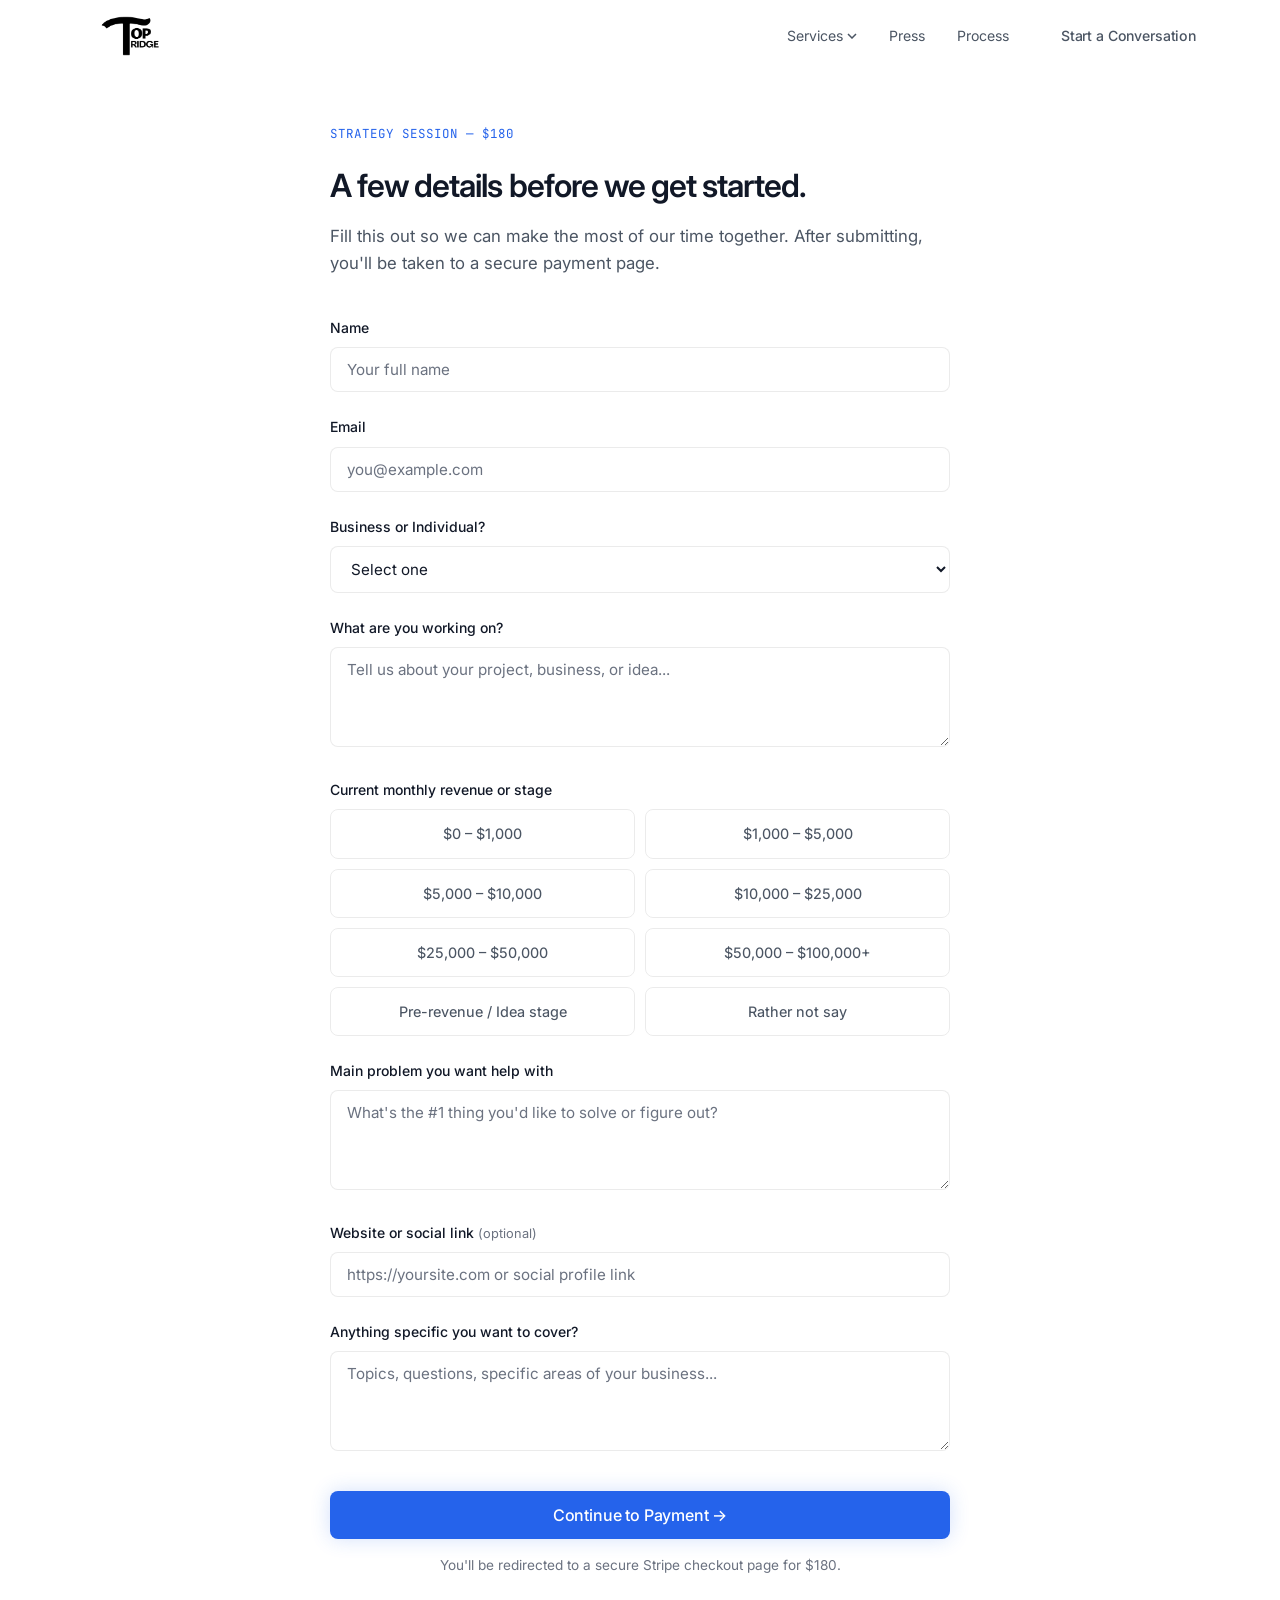
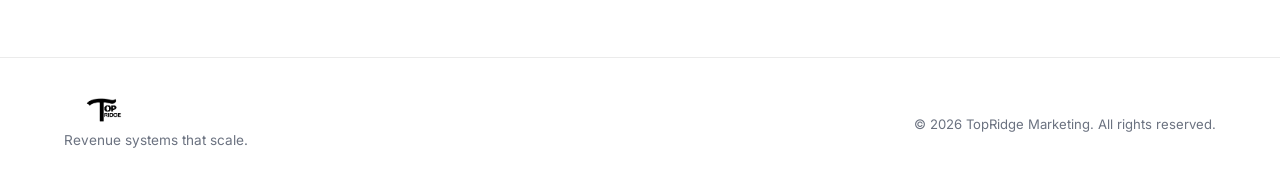
==== book-session/index.html @ 868c0937 "Add book-session intake form + success/calendly page, update pricing CTA link" ====
<!DOCTYPE html>
<html lang="en">
<head>
  <meta charset="UTF-8">
  <meta name="viewport" content="width=device-width, initial-scale=1.0">
  <title>TopRidge — Book a Strategy Session</title>
  <meta name="description" content="Book your strategy session with TopRidge. Fill out a few details so we can make the most of our time together.">
  <link rel="preconnect" href="https://fonts.googleapis.com">
  <link rel="preconnect" href="https://fonts.gstatic.com" crossorigin>
  <link href="https://fonts.googleapis.com/css2?family=Inter:wght@300;400;500;600;700&family=JetBrains+Mono:wght@400;500&display=swap" rel="stylesheet">
  <link rel="stylesheet" href="../styles.css">
  <script src="https://js.stripe.com/v3/"></script>
  <style>
    .book-form-section {
      padding: 120px 0 80px;
      min-height: 100vh;
    }
    .book-form-wrapper {
      max-width: 620px;
      margin: 0 auto;
    }
    .book-form-header {
      margin-bottom: 40px;
    }
    .book-form-header h1 {
      font-size: 2rem;
      font-weight: 600;
      letter-spacing: -0.03em;
      margin-bottom: 12px;
    }
    .book-form-header p {
      color: var(--text-secondary);
      font-size: 1.05rem;
      line-height: 1.6;
    }
    .form-group {
      margin-bottom: 24px;
    }
    .form-group label {
      display: block;
      font-size: 0.875rem;
      font-weight: 500;
      color: var(--text-primary);
      margin-bottom: 8px;
    }
    .form-group label .optional {
      color: var(--text-muted);
      font-weight: 400;
      font-size: 0.8rem;
    }
    .form-group input,
    .form-group textarea,
    .form-group select {
      width: 100%;
      padding: 12px 16px;
      border: 1px solid var(--border);
      border-radius: var(--radius);
      font-family: var(--font-sans);
      font-size: 0.95rem;
      color: var(--text-primary);
      background: var(--bg-primary);
      transition: border-color var(--transition), box-shadow var(--transition);
      outline: none;
    }
    .form-group input:focus,
    .form-group textarea:focus,
    .form-group select:focus {
      border-color: var(--accent);
      box-shadow: 0 0 0 3px var(--accent-dim);
    }
    .form-group textarea {
      resize: vertical;
      min-height: 100px;
    }
    .form-group input::placeholder,
    .form-group textarea::placeholder {
      color: var(--text-muted);
    }

    /* Revenue radio boxes */
    .revenue-options {
      display: grid;
      grid-template-columns: repeat(2, 1fr);
      gap: 10px;
    }
    @media (max-width: 480px) {
      .revenue-options {
        grid-template-columns: 1fr;
      }
    }
    .revenue-option {
      position: relative;
    }
    .revenue-option input[type="radio"] {
      position: absolute;
      opacity: 0;
      width: 0;
      height: 0;
    }
    .revenue-option label {
      display: flex;
      align-items: center;
      justify-content: center;
      padding: 12px 16px;
      border: 1px solid var(--border);
      border-radius: var(--radius);
      font-size: 0.9rem;
      font-weight: 450;
      color: var(--text-secondary);
      cursor: pointer;
      transition: all var(--transition);
      text-align: center;
      margin-bottom: 0;
    }
    .revenue-option input[type="radio"]:checked + label {
      border-color: var(--accent);
      background: var(--accent-dim);
      color: var(--accent);
      font-weight: 500;
      box-shadow: 0 0 0 3px var(--accent-dim);
    }
    .revenue-option label:hover {
      border-color: var(--border-hover);
      background: var(--bg-secondary);
    }

    .form-submit-btn {
      width: 100%;
      margin-top: 8px;
      padding: 14px 28px;
      font-size: 1rem;
    }
    .form-error {
      color: #dc2626;
      font-size: 0.85rem;
      margin-top: 6px;
      display: none;
    }
    .form-group.error input,
    .form-group.error textarea,
    .form-group.error select {
      border-color: #dc2626;
    }
    .form-group.error .form-error {
      display: block;
    }
    .form-price-note {
      text-align: center;
      margin-top: 16px;
      font-size: 0.85rem;
      color: var(--text-muted);
    }
  </style>
</head>
<body>
  <nav class="nav" id="nav">
    <div class="nav-inner container">
      <a href="/" class="nav-logo"><img src="../logo.png" alt="TopRidge" class="logo-img"></a>
      <div class="nav-links" id="navLinks">
        <div class="nav-dropdown">
          <a href="#" class="nav-dropdown-toggle">Services <svg width="10" height="6" viewBox="0 0 10 6" fill="none" stroke="currentColor" stroke-width="1.5"><path d="M1 1l4 4 4-4"/></svg></a>
          <div class="nav-dropdown-menu">
            <a href="/growth">Growth</a>
            <a href="/conversion">Conversion</a>
            <a href="/operations">Operations</a>
            <a href="/consulting">Consulting / Strategy</a>
            <a href="/press">Press</a>
          </div>
        </div>
        <a href="/press">Press</a>
        <a href="/#process">Process</a>
        <a href="/#contact" class="btn btn-sm">Start a Conversation</a>
      </div>
      <button class="nav-toggle" id="navToggle" aria-label="Toggle menu">
        <span></span><span></span>
      </button>
    </div>
  </nav>

  <section class="book-form-section">
    <div class="container">
      <div class="book-form-wrapper">
        <div class="book-form-header">
          <span class="section-tag">Strategy Session — $180</span>
          <h1>A few details before we get started.</h1>
          <p>Fill this out so we can make the most of our time together. After submitting, you'll be taken to a secure payment page.</p>
        </div>

        <form id="bookingForm" novalidate>
          <div class="form-group">
            <label for="name">Name</label>
            <input type="text" id="name" name="name" placeholder="Your full name" required>
            <div class="form-error">Please enter your name.</div>
          </div>

          <div class="form-group">
            <label for="email">Email</label>
            <input type="email" id="email" name="email" placeholder="you@example.com" required>
            <div class="form-error">Please enter a valid email address.</div>
          </div>

          <div class="form-group">
            <label for="type">Business or Individual?</label>
            <select id="type" name="type" required>
              <option value="" disabled selected>Select one</option>
              <option value="business">Business</option>
              <option value="individual">Individual</option>
            </select>
            <div class="form-error">Please select an option.</div>
          </div>

          <div class="form-group">
            <label for="working_on">What are you working on?</label>
            <textarea id="working_on" name="working_on" placeholder="Tell us about your project, business, or idea..." required></textarea>
            <div class="form-error">Please tell us what you're working on.</div>
          </div>

          <div class="form-group">
            <label>Current monthly revenue or stage</label>
            <div class="revenue-options">
              <div class="revenue-option">
                <input type="radio" id="rev1" name="revenue" value="$0 - $1,000" required>
                <label for="rev1">$0 – $1,000</label>
              </div>
              <div class="revenue-option">
                <input type="radio" id="rev2" name="revenue" value="$1,000 - $5,000">
                <label for="rev2">$1,000 – $5,000</label>
              </div>
              <div class="revenue-option">
                <input type="radio" id="rev3" name="revenue" value="$5,000 - $10,000">
                <label for="rev3">$5,000 – $10,000</label>
              </div>
              <div class="revenue-option">
                <input type="radio" id="rev4" name="revenue" value="$10,000 - $25,000">
                <label for="rev4">$10,000 – $25,000</label>
              </div>
              <div class="revenue-option">
                <input type="radio" id="rev5" name="revenue" value="$25,000 - $50,000">
                <label for="rev5">$25,000 – $50,000</label>
              </div>
              <div class="revenue-option">
                <input type="radio" id="rev6" name="revenue" value="$50,000 - $100,000+">
                <label for="rev6">$50,000 – $100,000+</label>
              </div>
              <div class="revenue-option">
                <input type="radio" id="rev7" name="revenue" value="Pre-revenue / Idea stage">
                <label for="rev7">Pre-revenue / Idea stage</label>
              </div>
              <div class="revenue-option">
                <input type="radio" id="rev8" name="revenue" value="Rather not say">
                <label for="rev8">Rather not say</label>
              </div>
            </div>
            <div class="form-error">Please select your current revenue range.</div>
          </div>

          <div class="form-group">
            <label for="main_problem">Main problem you want help with</label>
            <textarea id="main_problem" name="main_problem" placeholder="What's the #1 thing you'd like to solve or figure out?" required></textarea>
            <div class="form-error">Please describe your main problem.</div>
          </div>

          <div class="form-group">
            <label for="website">Website or social link <span class="optional">(optional)</span></label>
            <input type="url" id="website" name="website" placeholder="https://yoursite.com or social profile link">
          </div>

          <div class="form-group">
            <label for="anything_else">Anything specific you want to cover?</label>
            <textarea id="anything_else" name="anything_else" placeholder="Topics, questions, specific areas of your business..." required></textarea>
            <div class="form-error">Please let us know what you'd like to cover.</div>
          </div>

          <button type="submit" class="btn btn-primary form-submit-btn">Continue to Payment →</button>
          <p class="form-price-note">You'll be redirected to a secure Stripe checkout page for $180.</p>
        </form>
      </div>
    </div>
  </section>

  <footer class="footer">
    <div class="container footer-inner">
      <div class="footer-left">
        <a href="/" class="nav-logo"><img src="../logo.png" alt="TopRidge" height="24"></a>
        <p class="footer-tagline">Revenue systems that scale.</p>
      </div>
      <div class="footer-right">
        <p>&copy; 2026 TopRidge Marketing. All rights reserved.</p>
      </div>
    </div>
  </footer>
  <script src="../main.js"></script>
  <script>
    const stripe = Stripe('pk_live_51TJ4dB0qdkJF1jutM0UpNoMPfoeUNlbQBdCaCnoVhuY8nMhtyP2vxMAiPsVQlcQnNzuQAmZwgjvkpoRBCsYXWU1U00bnomg5PV');

    const form = document.getElementById('bookingForm');

    form.addEventListener('submit', async function(e) {
      e.preventDefault();

      // Clear previous errors
      form.querySelectorAll('.form-group').forEach(g => g.classList.remove('error'));

      // Validate required fields
      let valid = true;
      const requiredFields = ['name', 'email', 'type', 'working_on', 'main_problem', 'anything_else'];
      
      requiredFields.forEach(field => {
        const el = document.getElementById(field);
        if (!el.value.trim()) {
          el.closest('.form-group').classList.add('error');
          valid = false;
        }
      });

      // Validate email format
      const emailEl = document.getElementById('email');
      if (emailEl.value && !/^[^\s@]+@[^\s@]+\.[^\s@]+$/.test(emailEl.value)) {
        emailEl.closest('.form-group').classList.add('error');
        valid = false;
      }

      // Validate revenue radio
      const revenueChecked = document.querySelector('input[name="revenue"]:checked');
      if (!revenueChecked) {
        document.querySelector('.revenue-options').closest('.form-group').classList.add('error');
        valid = false;
      }

      if (!valid) {
        // Scroll to first error
        const firstError = form.querySelector('.form-group.error');
        if (firstError) firstError.scrollIntoView({ behavior: 'smooth', block: 'center' });
        return;
      }

      // Collect form data
      const formData = {
        name: document.getElementById('name').value.trim(),
        email: document.getElementById('email').value.trim(),
        type: document.getElementById('type').value,
        working_on: document.getElementById('working_on').value.trim(),
        revenue: revenueChecked.value,
        main_problem: document.getElementById('main_problem').value.trim(),
        website: document.getElementById('website').value.trim(),
        anything_else: document.getElementById('anything_else').value.trim()
      };

      // Store form data in localStorage so it persists through checkout
      localStorage.setItem('topridge_booking', JSON.stringify(formData));

      // Send to webhook if configured
      const webhookUrl = window.TOPRIDGE_WEBHOOK_URL;
      if (webhookUrl) {
        try {
          await fetch(webhookUrl, {
            method: 'POST',
            headers: { 'Content-Type': 'application/json' },
            body: JSON.stringify(formData)
          });
        } catch (err) {
          console.warn('Webhook send failed:', err);
          // Don't block checkout on webhook failure
        }
      }

      // Redirect to Stripe Checkout
      const submitBtn = form.querySelector('.form-submit-btn');
      submitBtn.textContent = 'Redirecting to payment...';
      submitBtn.disabled = true;

      const { error } = await stripe.redirectToCheckout({
        lineItems: [{ price: 'price_1TK27d0qdkJF1jutbYHCBDoA', quantity: 1 }],
        mode: 'payment',
        successUrl: window.location.origin + '/book-session/success',
        cancelUrl: window.location.origin + '/book-session',
        customerEmail: formData.email
      });

      if (error) {
        submitBtn.textContent = 'Continue to Payment →';
        submitBtn.disabled = false;
        alert('Something went wrong. Please try again.');
        console.error(error);
      }
    });
  </script>
</body>
</html>
---- styles.css ----
/* ============================================
   TopRidge Marketing — Stylesheet
   ============================================ */

:root {
  --bg-primary: #ffffff;
  --bg-secondary: #f5f7fa;
  --bg-card: #f0f2f5;
  --bg-card-hover: #e8ebf0;
  --border: rgba(0, 0, 0, 0.08);
  --border-hover: rgba(0, 0, 0, 0.15);
  
  --text-primary: #111827;
  --text-secondary: #4b5563;
  --text-muted: #6b7280;
  
  --accent: #2563eb;
  --accent-dim: rgba(37, 99, 235, 0.08);
  --accent-glow: rgba(37, 99, 235, 0.2);
  
  --font-sans: 'Inter', -apple-system, BlinkMacSystemFont, sans-serif;
  --font-mono: 'JetBrains Mono', monospace;
  
  --radius: 8px;
  --radius-lg: 12px;
  --transition: 0.2s ease;
}

*, *::before, *::after {
  margin: 0;
  padding: 0;
  box-sizing: border-box;
}

html {
  scroll-behavior: smooth;
  -webkit-font-smoothing: antialiased;
  -moz-osx-font-smoothing: grayscale;
}

body {
  font-family: var(--font-sans);
  background: var(--bg-primary);
  color: var(--text-primary);
  line-height: 1.6;
  overflow-x: hidden;
}

.container {
  max-width: 1200px;
  margin: 0 auto;
  padding: 0 24px;
}

a {
  color: inherit;
  text-decoration: none;
}

/* ---- Buttons ---- */

.btn {
  display: inline-flex;
  align-items: center;
  justify-content: center;
  padding: 12px 28px;
  border-radius: var(--radius);
  font-family: var(--font-sans);
  font-size: 0.9rem;
  font-weight: 500;
  letter-spacing: -0.01em;
  cursor: pointer;
  transition: all var(--transition);
  border: none;
  outline: none;
}

.btn-sm {
  padding: 8px 20px;
  font-size: 0.85rem;
}

.btn-primary {
  background: var(--accent);
  color: #fff;
  box-shadow: 0 0 20px var(--accent-glow);
}

.btn-primary:hover {
  background: #5d8aff;
  box-shadow: 0 0 30px var(--accent-glow);
  transform: translateY(-1px);
}

.btn-ghost {
  background: transparent;
  color: var(--text-secondary);
  border: 1px solid var(--border-hover);
}

.btn-ghost:hover {
  color: var(--text-primary);
  border-color: rgba(0, 0, 0, 0.25);
}

.btn-full {
  width: 100%;
}

/* ---- Navigation ---- */

.nav {
  position: fixed;
  top: 0;
  left: 0;
  right: 0;
  z-index: 100;
  padding: 16px 0;
  transition: all 0.3s ease;
}

.nav.scrolled {
  background: rgba(255, 255, 255, 0.9);
  backdrop-filter: blur(20px);
  border-bottom: 1px solid var(--border);
  padding: 12px 0;
}

.nav-inner {
  display: flex;
  align-items: center;
  justify-content: space-between;
}

.nav-logo {
  display: flex;
  align-items: center;
  gap: 10px;
  font-weight: 600;
  font-size: 1.1rem;
  letter-spacing: -0.02em;
}

.logo-img {
  height: 40px;
  width: auto;
  display: block;
}

.logo-mark {
  color: var(--accent);
}

.nav-links {
  display: flex;
  align-items: center;
  gap: 32px;
}

.nav-links a {
  font-size: 0.88rem;
  color: var(--text-secondary);
  transition: color var(--transition);
}

.nav-links a:hover {
  color: var(--text-primary);
}

/* ---- Nav Dropdown ---- */

.nav-dropdown {
  position: relative;
}

.nav-dropdown-toggle {
  display: flex;
  align-items: center;
  gap: 4px;
  cursor: pointer;
}

.nav-dropdown-toggle svg {
  transition: transform 0.2s ease;
}

.nav-dropdown:hover .nav-dropdown-toggle svg {
  transform: rotate(180deg);
}

.nav-dropdown-menu {
  position: absolute;
  top: calc(100% + 12px);
  left: 50%;
  transform: translateX(-50%);
  min-width: 200px;
  background: var(--bg-primary);
  border: 1px solid var(--border);
  border-radius: var(--radius-lg);
  padding: 8px 0;
  box-shadow: 0 8px 30px rgba(0, 0, 0, 0.08);
  opacity: 0;
  visibility: hidden;
  transition: all 0.2s ease;
}

.nav-dropdown:hover .nav-dropdown-menu {
  opacity: 1;
  visibility: visible;
}

.nav-dropdown-menu a {
  display: block;
  padding: 10px 20px;
  font-size: 0.88rem;
  color: var(--text-secondary);
  transition: all var(--transition);
}

.nav-dropdown-menu a:hover {
  background: var(--bg-secondary);
  color: var(--text-primary);
}

.nav-toggle {
  display: none;
  flex-direction: column;
  gap: 5px;
  background: none;
  border: none;
  cursor: pointer;
  padding: 4px;
}

.nav-toggle span {
  display: block;
  width: 22px;
  height: 1.5px;
  background: var(--text-secondary);
  transition: all 0.3s ease;
}

/* ---- Sticky CTA ---- */

.sticky-cta {
  position: fixed;
  bottom: 0;
  left: 0;
  right: 0;
  z-index: 90;
  padding: 16px 0;
  background: rgba(255, 255, 255, 0.92);
  backdrop-filter: blur(16px);
  border-top: 1px solid var(--border);
  text-align: center;
}

.sticky-cta .btn {
  min-width: 220px;
}

/* ---- Service Hero ---- */

.service-hero {
  padding-bottom: 80px;
}

/* ---- Hero ---- */

.hero {
  position: relative;
  display: flex;
  align-items: center;
  padding: 140px 0 120px;
  overflow: hidden;
}

.hero-bg {
  position: absolute;
  inset: 0;
  background: 
    radial-gradient(ellipse 80% 60% at 50% 0%, rgba(37, 99, 235, 0.06) 0%, transparent 60%),
    radial-gradient(ellipse 60% 50% at 80% 20%, rgba(37, 99, 235, 0.03) 0%, transparent 50%);
}

.grid-overlay {
  position: absolute;
  inset: 0;
  background-image: 
    linear-gradient(rgba(0, 0, 0, 0.03) 1px, transparent 1px),
    linear-gradient(90deg, rgba(0, 0, 0, 0.03) 1px, transparent 1px);
  background-size: 60px 60px;
  mask-image: radial-gradient(ellipse 70% 60% at 50% 30%, black 20%, transparent 70%);
  -webkit-mask-image: radial-gradient(ellipse 70% 60% at 50% 30%, black 20%, transparent 70%);
}

.hero-content {
  position: relative;
  z-index: 1;
  max-width: 800px;
}

.hero-badge {
  display: inline-block;
  padding: 6px 16px;
  background: var(--accent-dim);
  border: 1px solid rgba(74, 124, 255, 0.15);
  border-radius: 100px;
  font-size: 0.82rem;
  color: var(--accent);
  font-weight: 500;
  margin-bottom: 28px;
  letter-spacing: -0.01em;
}

.hero h1 {
  font-size: clamp(2.5rem, 5.5vw, 4.2rem);
  font-weight: 700;
  line-height: 1.1;
  letter-spacing: -0.03em;
  margin-bottom: 24px;
}

.hero-sub {
  font-size: 1.15rem;
  color: var(--text-secondary);
  line-height: 1.7;
  max-width: 600px;
  margin-bottom: 40px;
}

.hero-actions {
  display: flex;
  gap: 16px;
  margin-bottom: 72px;
}

.hero-metrics {
  display: flex;
  align-items: center;
  gap: 40px;
  padding-top: 40px;
  border-top: 1px solid var(--border);
}

.metric-value {
  display: block;
  font-size: 1.5rem;
  font-weight: 700;
  letter-spacing: -0.02em;
  font-family: var(--font-mono);
}

.metric-label {
  display: block;
  font-size: 0.82rem;
  color: var(--text-muted);
  margin-top: 4px;
}

.metric-divider {
  width: 1px;
  height: 40px;
  background: var(--border);
}

/* ---- Sections ---- */

.section {
  padding: 100px 0;
}

.section-dark {
  background: var(--bg-secondary);
}

.section-header {
  max-width: 640px;
  margin-bottom: 64px;
}

.section-tag {
  display: inline-block;
  font-family: var(--font-mono);
  font-size: 0.78rem;
  color: var(--accent);
  text-transform: uppercase;
  letter-spacing: 0.08em;
  margin-bottom: 16px;
}

.section-header h2 {
  font-size: clamp(1.8rem, 3.5vw, 2.6rem);
  font-weight: 700;
  line-height: 1.15;
  letter-spacing: -0.02em;
  margin-bottom: 20px;
}

.section-desc {
  font-size: 1.05rem;
  color: var(--text-secondary);
  line-height: 1.7;
}

/* ---- Approach Grid ---- */

.approach-grid {
  display: grid;
  grid-template-columns: repeat(3, 1fr);
  gap: 24px;
}

.approach-card {
  padding: 36px 32px;
  background: var(--bg-card);
  border: 1px solid var(--border);
  border-radius: var(--radius-lg);
  transition: all var(--transition);
}

.approach-card:hover {
  background: var(--bg-card-hover);
  border-color: var(--border-hover);
  transform: translateY(-2px);
}

.approach-icon {
  width: 44px;
  height: 44px;
  display: flex;
  align-items: center;
  justify-content: center;
  background: var(--accent-dim);
  border-radius: var(--radius);
  color: var(--accent);
  margin-bottom: 24px;
}

.approach-card h3 {
  font-size: 1.1rem;
  font-weight: 600;
  margin-bottom: 12px;
  letter-spacing: -0.01em;
}

.approach-card p {
  font-size: 0.92rem;
  color: var(--text-secondary);
  line-height: 1.65;
}

/* ---- Systems Grid ---- */

.systems-grid {
  display: grid;
  grid-template-columns: repeat(2, 1fr);
  gap: 24px;
}

.system-card {
  padding: 40px 36px;
  background: var(--bg-card);
  border: 1px solid var(--border);
  border-radius: var(--radius-lg);
  transition: all var(--transition);
}

.system-card:hover {
  border-color: var(--border-hover);
}

.system-number {
  font-family: var(--font-mono);
  font-size: 0.82rem;
  color: var(--accent);
  margin-bottom: 16px;
}

.system-card h3 {
  font-size: 1.25rem;
  font-weight: 600;
  letter-spacing: -0.01em;
  margin-bottom: 12px;
}

.system-card p {
  font-size: 0.92rem;
  color: var(--text-secondary);
  line-height: 1.65;
  margin-bottom: 24px;
}

.system-details {
  list-style: none;
  display: flex;
  flex-direction: column;
  gap: 8px;
}

.system-details li {
  font-size: 0.85rem;
  color: var(--text-muted);
  padding-left: 16px;
  position: relative;
}

.system-details li::before {
  content: '';
  position: absolute;
  left: 0;
  top: 8px;
  width: 4px;
  height: 4px;
  background: var(--accent);
  border-radius: 50%;
  opacity: 0.6;
}

/* ---- Process Timeline ---- */

.process-timeline {
  max-width: 700px;
}

.process-step {
  display: flex;
  gap: 32px;
  padding-bottom: 48px;
}

.process-step:last-child {
  padding-bottom: 0;
}

.process-step:last-child .process-line {
  display: none;
}

.process-marker {
  display: flex;
  flex-direction: column;
  align-items: center;
  flex-shrink: 0;
}

.process-num {
  font-family: var(--font-mono);
  font-size: 0.78rem;
  color: var(--accent);
  width: 36px;
  height: 36px;
  display: flex;
  align-items: center;
  justify-content: center;
  background: var(--accent-dim);
  border: 1px solid rgba(37, 99, 235, 0.25);
  border-radius: 50%;
  flex-shrink: 0;
}

.process-line {
  width: 1px;
  flex: 1;
  background: var(--border);
  margin-top: 12px;
}

.process-duration {
  font-family: var(--font-mono);
  font-size: 0.78rem;
  color: var(--text-muted);
  margin-bottom: 8px;
}

.process-content h3 {
  font-size: 1.15rem;
  font-weight: 600;
  letter-spacing: -0.01em;
  margin-bottom: 8px;
}

.process-content p {
  font-size: 0.92rem;
  color: var(--text-secondary);
  line-height: 1.65;
}

/* ---- Results ---- */

.results-grid {
  display: grid;
  grid-template-columns: repeat(3, 1fr);
  gap: 24px;
}

.result-card {
  padding: 40px 32px;
  background: var(--bg-card);
  border: 1px solid var(--border);
  border-radius: var(--radius-lg);
  transition: all var(--transition);
}

.result-card:hover {
  border-color: var(--border-hover);
  transform: translateY(-2px);
}

.result-category {
  font-family: var(--font-mono);
  font-size: 0.78rem;
  color: var(--accent);
  text-transform: uppercase;
  letter-spacing: 0.06em;
  margin-bottom: 20px;
}

.result-stat {
  font-size: 3rem;
  font-weight: 700;
  letter-spacing: -0.03em;
  line-height: 1;
  margin-bottom: 16px;
  background: linear-gradient(135deg, #111827 0%, var(--accent) 100%);
  -webkit-background-clip: text;
  -webkit-text-fill-color: transparent;
  background-clip: text;
}

.result-context {
  font-size: 0.9rem;
  color: var(--text-secondary);
  line-height: 1.65;
}

/* ---- CTA / Contact ---- */

.section-cta {
  background: 
    radial-gradient(ellipse 70% 50% at 50% 100%, rgba(37, 99, 235, 0.04) 0%, transparent 60%),
    var(--bg-primary);
}

.cta-content {
  max-width: 640px;
  margin: 0 auto;
  text-align: center;
}

.cta-content h2 {
  font-size: clamp(1.8rem, 3.5vw, 2.6rem);
  font-weight: 700;
  letter-spacing: -0.02em;
  line-height: 1.15;
  margin-bottom: 20px;
}

.cta-content > p {
  font-size: 1.05rem;
  color: var(--text-secondary);
  line-height: 1.7;
  margin-bottom: 48px;
}

.cta-form {
  display: flex;
  flex-direction: column;
  gap: 16px;
  text-align: left;
}

.form-row {
  display: grid;
  grid-template-columns: 1fr 1fr;
  gap: 16px;
}

.cta-form input,
.cta-form textarea {
  width: 100%;
  padding: 14px 18px;
  background: var(--bg-card);
  border: 1px solid var(--border);
  border-radius: var(--radius);
  color: var(--text-primary);
  font-family: var(--font-sans);
  font-size: 0.9rem;
  outline: none;
  transition: border-color var(--transition);
}

.cta-form input::placeholder,
.cta-form textarea::placeholder {
  color: var(--text-muted);
}

.cta-form input:focus,
.cta-form textarea:focus {
  border-color: var(--accent);
}

.cta-form textarea {
  resize: vertical;
  min-height: 100px;
}

.cta-note {
  font-size: 0.82rem;
  color: var(--text-muted);
  margin-top: 16px;
  text-align: center;
}

/* ---- Footer ---- */

.footer {
  padding: 40px 0;
  border-top: 1px solid var(--border);
}

.footer-inner {
  display: flex;
  align-items: center;
  justify-content: space-between;
}

.footer-tagline {
  font-size: 0.85rem;
  color: var(--text-muted);
  margin-top: 8px;
}

.footer-right p {
  font-size: 0.82rem;
  color: var(--text-muted);
}

/* ---- Pricing Cards ---- */

.pricing-grid {
  display: grid;
  grid-template-columns: repeat(2, 1fr);
  gap: 32px;
  max-width: 860px;
  margin: 0 auto;
}

.pricing-grid-3 {
  grid-template-columns: repeat(3, 1fr);
  max-width: 1100px;
}

.pricing-card {
  padding: 44px 40px;
  background: linear-gradient(165deg, #f8f9fc 0%, #ffffff 100%);
  border: 1px solid rgba(0, 0, 0, 0.06);
  border-radius: 16px;
  display: flex;
  flex-direction: column;
  transition: all 0.3s ease;
  position: relative;
  overflow: hidden;
}

.pricing-card:hover {
  transform: translateY(-4px);
  box-shadow: 0 20px 60px rgba(0, 0, 0, 0.08);
}

.pricing-card::before {
  content: '';
  position: absolute;
  top: 0;
  left: 0;
  right: 0;
  height: 4px;
  background: linear-gradient(90deg, #93c5fd, #3b82f6);
  border-radius: 16px 16px 0 0;
}

.pricing-featured {
  background: linear-gradient(165deg, #1e293b 0%, #0f172a 100%);
  border-color: rgba(99, 139, 255, 0.2);
  box-shadow: 0 8px 40px rgba(37, 99, 235, 0.15), 0 0 80px rgba(37, 99, 235, 0.05);
}

.pricing-featured::before {
  background: linear-gradient(90deg, #3b82f6, #6366f1, #8b5cf6);
  height: 4px;
}

.pricing-featured:hover {
  box-shadow: 0 20px 60px rgba(37, 99, 235, 0.2), 0 0 100px rgba(37, 99, 235, 0.08);
}

.pricing-featured h3,
.pricing-featured .pricing-price {
  color: #ffffff;
}

.pricing-featured .pricing-desc {
  color: rgba(255, 255, 255, 0.6);
}

.pricing-featured .pricing-features li {
  color: rgba(255, 255, 255, 0.7);
  border-bottom-color: rgba(255, 255, 255, 0.08);
}

.pricing-featured .pricing-features li::before {
  color: #818cf8;
}

.pricing-badge {
  display: inline-block;
  background: linear-gradient(135deg, #3b82f6, #6366f1);
  color: #fff;
  font-size: 0.72rem;
  font-weight: 700;
  padding: 5px 16px;
  border-radius: 100px;
  letter-spacing: 0.06em;
  text-transform: uppercase;
  margin-bottom: 20px;
  width: fit-content;
}

.pricing-discount-badge {
  display: inline-block;
  background: linear-gradient(135deg, #10b981, #059669);
  color: #fff;
  font-size: 0.72rem;
  font-weight: 700;
  padding: 5px 14px;
  border-radius: 100px;
  letter-spacing: 0.04em;
  text-transform: uppercase;
  margin-left: 10px;
}

.pricing-card h3 {
  font-size: 1.5rem;
  font-weight: 700;
  letter-spacing: -0.02em;
  margin-bottom: 12px;
}

.pricing-desc {
  font-size: 0.95rem;
  color: var(--text-secondary);
  line-height: 1.6;
  margin-bottom: 28px;
}

.pricing-price-row {
  display: flex;
  align-items: baseline;
  gap: 12px;
  margin-bottom: 32px;
}

.pricing-price {
  font-size: 2.8rem;
  font-weight: 800;
  letter-spacing: -0.04em;
  font-family: var(--font-sans);
  line-height: 1;
}

.pricing-price-original {
  font-size: 1.3rem;
  color: rgba(255, 255, 255, 0.35);
  text-decoration: line-through;
  font-family: var(--font-mono);
  font-weight: 500;
}

.pricing-price-period {
  font-size: 0.88rem;
  color: var(--text-muted);
  font-weight: 400;
}

.pricing-features {
  list-style: none;
  margin-bottom: 36px;
  flex: 1;
}

.pricing-features li {
  padding: 10px 0;
  font-size: 0.92rem;
  color: var(--text-secondary);
  border-bottom: 1px solid var(--border);
  line-height: 1.5;
  padding-left: 28px;
  position: relative;
}

.pricing-features li::before {
  content: '✓';
  position: absolute;
  left: 0;
  color: var(--accent);
  font-weight: 700;
  font-size: 0.85rem;
}

.pricing-features li:last-child {
  border-bottom: none;
}

.pricing-card .btn-primary {
  background: linear-gradient(135deg, #3b82f6, #6366f1);
  box-shadow: 0 4px 20px rgba(99, 102, 241, 0.3);
  font-weight: 600;
  padding: 14px 28px;
}

.pricing-card .btn-primary:hover {
  box-shadow: 0 6px 30px rgba(99, 102, 241, 0.4);
  transform: translateY(-1px);
}

.pricing-card .btn-ghost {
  border-color: rgba(0, 0, 0, 0.12);
  font-weight: 600;
  padding: 14px 28px;
}

.pricing-card .btn-ghost:hover {
  background: var(--bg-secondary);
  border-color: rgba(0, 0, 0, 0.2);
}

/* ---- Fit List ---- */

.fit-list {
  max-width: 640px;
  display: flex;
  flex-direction: column;
  gap: 20px;
}

.fit-item {
  display: flex;
  align-items: flex-start;
  gap: 16px;
}

.fit-icon {
  flex-shrink: 0;
  width: 32px;
  height: 32px;
  display: flex;
  align-items: center;
  justify-content: center;
  background: var(--accent-dim);
  border-radius: 50%;
  color: var(--accent);
}

.fit-item p {
  font-size: 1.05rem;
  color: var(--text-secondary);
  line-height: 1.6;
  padding-top: 4px;
}

/* ---- Animations ---- */

.fade-up {
  opacity: 0;
  transform: translateY(24px);
  transition: opacity 0.6s ease, transform 0.6s ease;
}

.fade-up.visible {
  opacity: 1;
  transform: translateY(0);
}

/* ---- Responsive ---- */

@media (max-width: 900px) {
  .approach-grid,
  .results-grid {
    grid-template-columns: 1fr;
  }
  
  .systems-grid {
    grid-template-columns: 1fr;
  }
  
  .pricing-grid,
  .pricing-grid-3 {
    grid-template-columns: 1fr;
  }
  
  .hero-metrics {
    flex-direction: column;
    align-items: flex-start;
    gap: 24px;
  }
  
  .metric-divider {
    display: none;
  }
  
  .form-row {
    grid-template-columns: 1fr;
  }
}

@media (max-width: 768px) {
  .nav {
    background: var(--bg-primary);
    backdrop-filter: none;
  }

  .nav.scrolled {
    background: var(--bg-primary);
    backdrop-filter: none;
  }

  .nav-links {
    display: none;
    position: fixed;
    top: 0;
    left: 0;
    right: 0;
    bottom: 0;
    width: 100%;
    height: 100vh;
    height: 100dvh;
    background: var(--bg-primary);
    border: none;
    flex-direction: column;
    align-items: center;
    justify-content: center;
    gap: 28px;
    z-index: 99;
    overflow-y: auto;
  }
  
  .nav-links.open {
    display: flex;
  }
  
  .nav-links a {
    font-size: 1.1rem;
  }
  
  .nav-toggle {
    display: flex;
    z-index: 101;
  }
  
  .nav-dropdown-menu {
    position: static;
    transform: none;
    box-shadow: none;
    border: none;
    opacity: 0;
    visibility: hidden;
    max-height: 0;
    overflow: hidden;
    padding: 0;
    background: transparent;
    transition: all 0.3s ease;
  }
  
  .nav-dropdown.open .nav-dropdown-menu {
    opacity: 1;
    visibility: visible;
    max-height: 300px;
    padding: 8px 0;
  }
  
  .nav-dropdown:hover .nav-dropdown-menu {
    opacity: 0;
    visibility: hidden;
  }
  
  .nav-dropdown.open:hover .nav-dropdown-menu {
    opacity: 1;
    visibility: visible;
  }
  
  .nav-dropdown-menu a {
    font-size: 1rem;
    padding: 8px 16px;
  }
  
  .nav-toggle.active span:first-child {
    transform: rotate(45deg) translate(4px, 4px);
  }
  
  .nav-toggle.active span:last-child {
    transform: rotate(-45deg) translate(4px, -4px);
  }
  
  .hero {
    padding: 80px 0 40px;
  }
  
  .nav-logo {
    margin-left: 0;
    flex-shrink: 0;
  }
  
  .hero-actions {
    flex-direction: column;
    margin-bottom: 48px;
  }
  
  .section {
    padding: 60px 0;
  }
  
  .footer-inner {
    flex-direction: column;
    gap: 16px;
    text-align: center;
  }
}
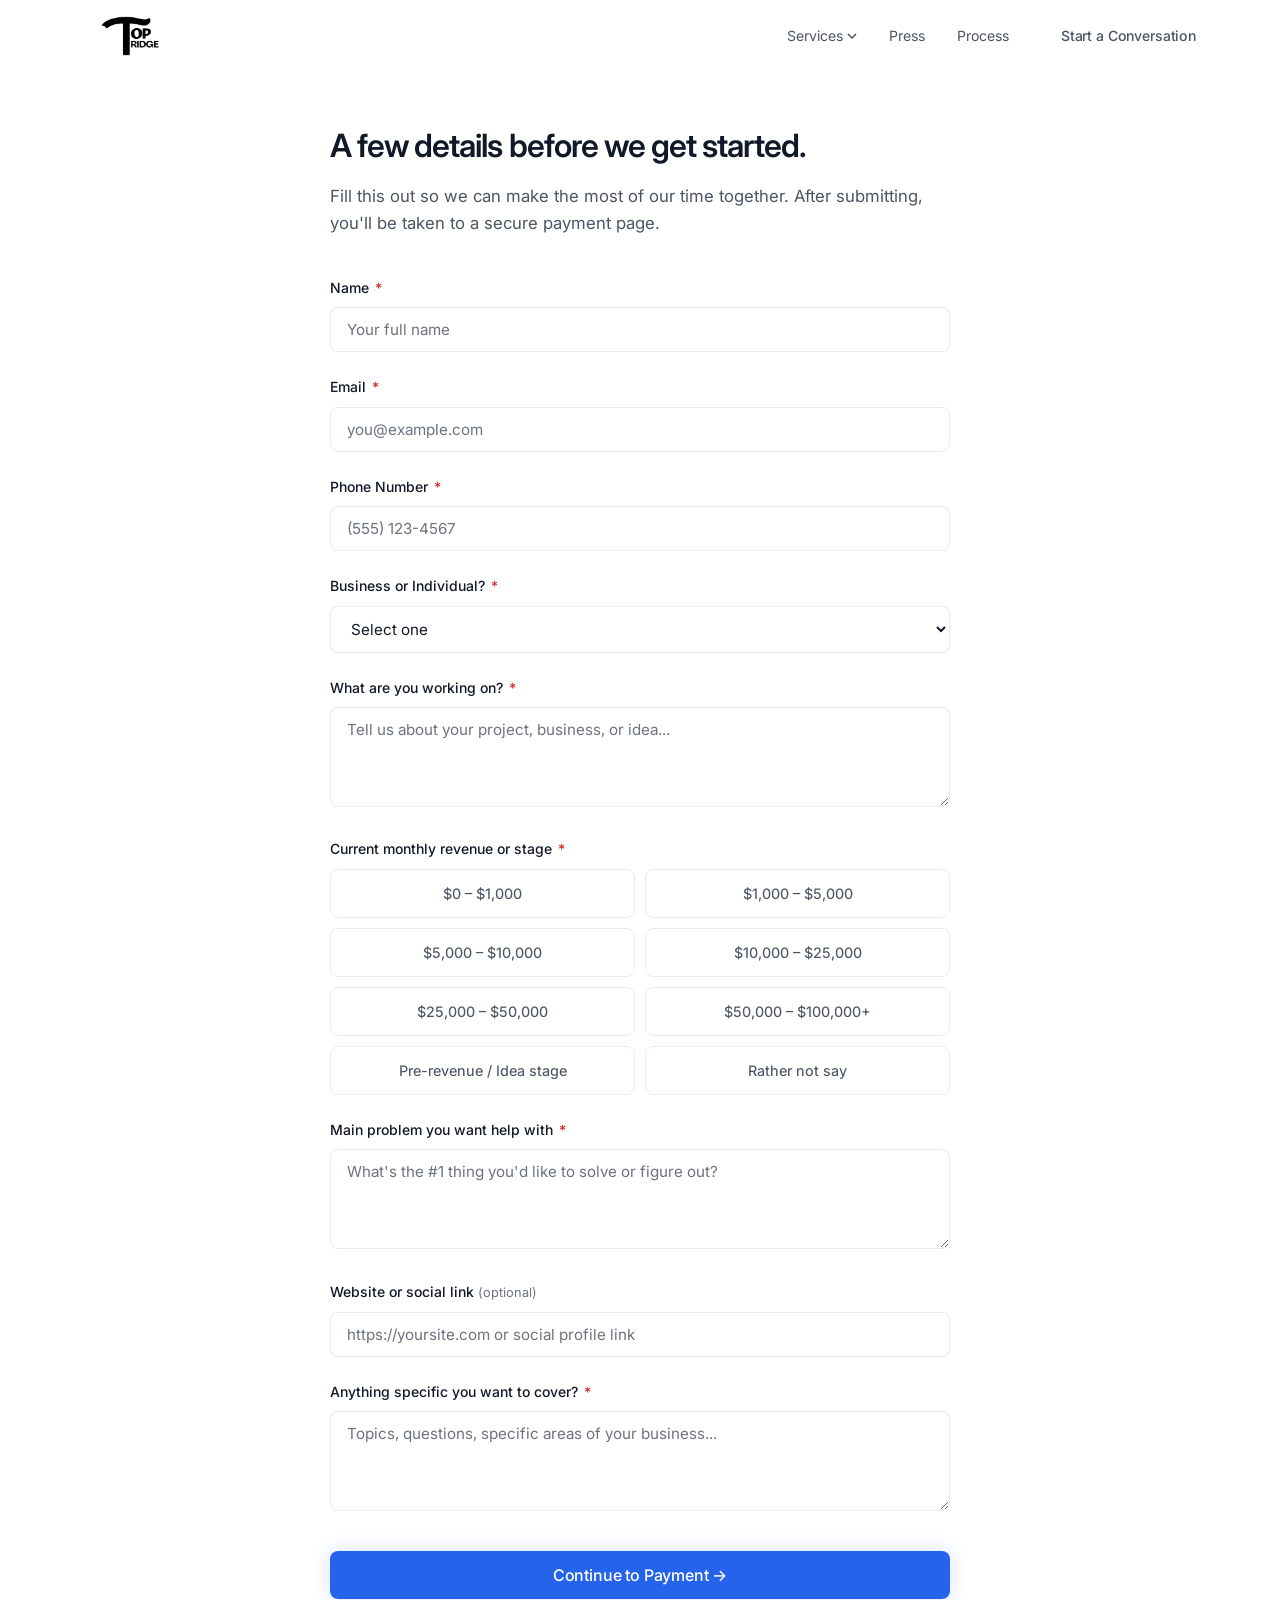
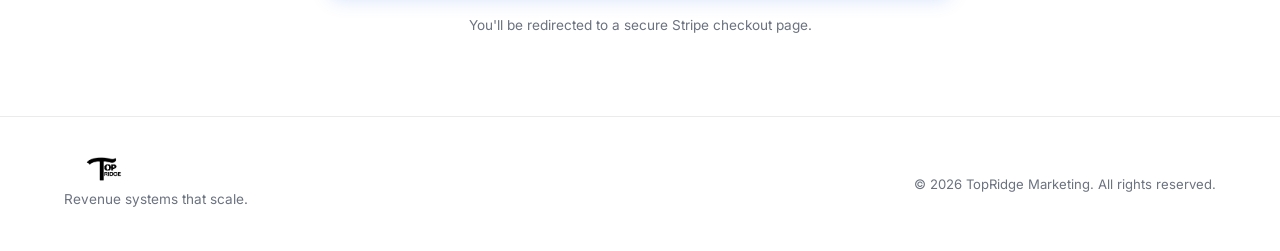
==== commit 7be411a8: "Fix redirect: use button click handler, add phone field, add required asterisks, remove price tag, c" ====
--- a/book-session/index.html
+++ b/book-session/index.html
@@ -9,7 +9,6 @@
   <link rel="preconnect" href="https://fonts.gstatic.com" crossorigin>
   <link href="https://fonts.googleapis.com/css2?family=Inter:wght@300;400;500;600;700&family=JetBrains+Mono:wght@400;500&display=swap" rel="stylesheet">
   <link rel="stylesheet" href="../styles.css">
-  <script src="https://js.stripe.com/v3/"></script>
   <style>
     .book-form-section {
       padding: 120px 0 80px;
@@ -42,6 +41,10 @@
       font-weight: 500;
       color: var(--text-primary);
       margin-bottom: 8px;
+    }
+    .form-group label .required {
+      color: #dc2626;
+      margin-left: 2px;
     }
     .form-group label .optional {
       color: var(--text-muted);
@@ -76,8 +79,6 @@
     .form-group textarea::placeholder {
       color: var(--text-muted);
     }
-
-    /* Revenue radio boxes */
     .revenue-options {
       display: grid;
       grid-template-columns: repeat(2, 1fr);
@@ -123,7 +124,6 @@
       border-color: var(--border-hover);
       background: var(--bg-secondary);
     }
-
     .form-submit-btn {
       width: 100%;
       margin-top: 8px;
@@ -181,27 +181,32 @@
     <div class="container">
       <div class="book-form-wrapper">
         <div class="book-form-header">
-          <span class="section-tag">Strategy Session — $180</span>
           <h1>A few details before we get started.</h1>
           <p>Fill this out so we can make the most of our time together. After submitting, you'll be taken to a secure payment page.</p>
         </div>
 
-        <form id="bookingForm" novalidate>
-          <div class="form-group">
-            <label for="name">Name</label>
-            <input type="text" id="name" name="name" placeholder="Your full name" required>
+        <form id="bookingForm" action="javascript:void(0);" onsubmit="return false;">
+          <div class="form-group">
+            <label for="name">Name <span class="required">*</span></label>
+            <input type="text" id="name" name="name" placeholder="Your full name">
             <div class="form-error">Please enter your name.</div>
           </div>
 
           <div class="form-group">
-            <label for="email">Email</label>
-            <input type="email" id="email" name="email" placeholder="you@example.com" required>
+            <label for="email">Email <span class="required">*</span></label>
+            <input type="email" id="email" name="email" placeholder="you@example.com">
             <div class="form-error">Please enter a valid email address.</div>
           </div>
 
           <div class="form-group">
-            <label for="type">Business or Individual?</label>
-            <select id="type" name="type" required>
+            <label for="phone">Phone Number <span class="required">*</span></label>
+            <input type="tel" id="phone" name="phone" placeholder="(555) 123-4567">
+            <div class="form-error">Please enter your phone number.</div>
+          </div>
+
+          <div class="form-group">
+            <label for="type">Business or Individual? <span class="required">*</span></label>
+            <select id="type" name="type">
               <option value="" disabled selected>Select one</option>
               <option value="business">Business</option>
               <option value="individual">Individual</option>
@@ -210,16 +215,16 @@
           </div>
 
           <div class="form-group">
-            <label for="working_on">What are you working on?</label>
-            <textarea id="working_on" name="working_on" placeholder="Tell us about your project, business, or idea..." required></textarea>
+            <label for="working_on">What are you working on? <span class="required">*</span></label>
+            <textarea id="working_on" name="working_on" placeholder="Tell us about your project, business, or idea..."></textarea>
             <div class="form-error">Please tell us what you're working on.</div>
           </div>
 
           <div class="form-group">
-            <label>Current monthly revenue or stage</label>
+            <label>Current monthly revenue or stage <span class="required">*</span></label>
             <div class="revenue-options">
               <div class="revenue-option">
-                <input type="radio" id="rev1" name="revenue" value="$0 - $1,000" required>
+                <input type="radio" id="rev1" name="revenue" value="$0 - $1,000">
                 <label for="rev1">$0 – $1,000</label>
               </div>
               <div class="revenue-option">
@@ -255,8 +260,8 @@
           </div>
 
           <div class="form-group">
-            <label for="main_problem">Main problem you want help with</label>
-            <textarea id="main_problem" name="main_problem" placeholder="What's the #1 thing you'd like to solve or figure out?" required></textarea>
+            <label for="main_problem">Main problem you want help with <span class="required">*</span></label>
+            <textarea id="main_problem" name="main_problem" placeholder="What's the #1 thing you'd like to solve or figure out?"></textarea>
             <div class="form-error">Please describe your main problem.</div>
           </div>
 
@@ -266,13 +271,13 @@
           </div>
 
           <div class="form-group">
-            <label for="anything_else">Anything specific you want to cover?</label>
-            <textarea id="anything_else" name="anything_else" placeholder="Topics, questions, specific areas of your business..." required></textarea>
+            <label for="anything_else">Anything specific you want to cover? <span class="required">*</span></label>
+            <textarea id="anything_else" name="anything_else" placeholder="Topics, questions, specific areas of your business..."></textarea>
             <div class="form-error">Please let us know what you'd like to cover.</div>
           </div>
 
-          <button type="submit" class="btn btn-primary form-submit-btn">Continue to Payment →</button>
-          <p class="form-price-note">You'll be redirected to a secure Stripe checkout page for $180.</p>
+          <button type="button" id="submitBtn" class="btn btn-primary form-submit-btn">Continue to Payment →</button>
+          <p class="form-price-note">You'll be redirected to a secure Stripe checkout page.</p>
         </form>
       </div>
     </div>
@@ -291,99 +296,85 @@
   </footer>
   <script src="../main.js"></script>
   <script>
-    const stripe = Stripe('pk_live_51TJ4dB0qdkJF1jutM0UpNoMPfoeUNlbQBdCaCnoVhuY8nMhtyP2vxMAiPsVQlcQnNzuQAmZwgjvkpoRBCsYXWU1U00bnomg5PV');
-
-    const form = document.getElementById('bookingForm');
-
-    form.addEventListener('submit', async function(e) {
-      e.preventDefault();
-
-      // Clear previous errors
-      form.querySelectorAll('.form-group').forEach(g => g.classList.remove('error'));
-
-      // Validate required fields
-      let valid = true;
-      const requiredFields = ['name', 'email', 'type', 'working_on', 'main_problem', 'anything_else'];
-      
-      requiredFields.forEach(field => {
-        const el = document.getElementById(field);
-        if (!el.value.trim()) {
-          el.closest('.form-group').classList.add('error');
+    (function() {
+      var STRIPE_URL = 'https://buy.stripe.com/28EdR1cuK14r8v2eXb1oI00';
+      var btn = document.getElementById('submitBtn');
+      var form = document.getElementById('bookingForm');
+
+      btn.addEventListener('click', function(e) {
+        e.preventDefault();
+        e.stopPropagation();
+
+        // Clear previous errors
+        var groups = form.querySelectorAll('.form-group');
+        for (var i = 0; i < groups.length; i++) {
+          groups[i].classList.remove('error');
+        }
+
+        var valid = true;
+
+        // Check text/email/tel/select fields
+        var requiredFields = ['name', 'email', 'phone', 'type', 'working_on', 'main_problem', 'anything_else'];
+        for (var i = 0; i < requiredFields.length; i++) {
+          var el = document.getElementById(requiredFields[i]);
+          if (!el.value.trim()) {
+            el.closest('.form-group').classList.add('error');
+            valid = false;
+          }
+        }
+
+        // Validate email format
+        var emailVal = document.getElementById('email').value.trim();
+        if (emailVal && !/^[^\s@]+@[^\s@]+\.[^\s@]+$/.test(emailVal)) {
+          document.getElementById('email').closest('.form-group').classList.add('error');
           valid = false;
         }
+
+        // Validate revenue
+        var revenueChecked = document.querySelector('input[name="revenue"]:checked');
+        if (!revenueChecked) {
+          document.querySelector('.revenue-options').closest('.form-group').classList.add('error');
+          valid = false;
+        }
+
+        if (!valid) {
+          var firstErr = form.querySelector('.form-group.error');
+          if (firstErr) firstErr.scrollIntoView({ behavior: 'smooth', block: 'center' });
+          return;
+        }
+
+        // Collect form data
+        var formData = {
+          name: document.getElementById('name').value.trim(),
+          email: document.getElementById('email').value.trim(),
+          phone: document.getElementById('phone').value.trim(),
+          type: document.getElementById('type').value,
+          working_on: document.getElementById('working_on').value.trim(),
+          revenue: revenueChecked.value,
+          main_problem: document.getElementById('main_problem').value.trim(),
+          website: document.getElementById('website').value.trim(),
+          anything_else: document.getElementById('anything_else').value.trim()
+        };
+
+        // Store in localStorage
+        try { localStorage.setItem('topridge_booking', JSON.stringify(formData)); } catch(ex) {}
+
+        // Send to webhook if configured
+        if (window.TOPRIDGE_WEBHOOK_URL) {
+          try {
+            var xhr = new XMLHttpRequest();
+            xhr.open('POST', window.TOPRIDGE_WEBHOOK_URL, true);
+            xhr.setRequestHeader('Content-Type', 'application/json');
+            xhr.send(JSON.stringify(formData));
+          } catch(ex) {}
+        }
+
+        // Redirect to Stripe
+        btn.textContent = 'Redirecting to payment...';
+        btn.disabled = true;
+        window.location.href = STRIPE_URL;
       });
-
-      // Validate email format
-      const emailEl = document.getElementById('email');
-      if (emailEl.value && !/^[^\s@]+@[^\s@]+\.[^\s@]+$/.test(emailEl.value)) {
-        emailEl.closest('.form-group').classList.add('error');
-        valid = false;
-      }
-
-      // Validate revenue radio
-      const revenueChecked = document.querySelector('input[name="revenue"]:checked');
-      if (!revenueChecked) {
-        document.querySelector('.revenue-options').closest('.form-group').classList.add('error');
-        valid = false;
-      }
-
-      if (!valid) {
-        // Scroll to first error
-        const firstError = form.querySelector('.form-group.error');
-        if (firstError) firstError.scrollIntoView({ behavior: 'smooth', block: 'center' });
-        return;
-      }
-
-      // Collect form data
-      const formData = {
-        name: document.getElementById('name').value.trim(),
-        email: document.getElementById('email').value.trim(),
-        type: document.getElementById('type').value,
-        working_on: document.getElementById('working_on').value.trim(),
-        revenue: revenueChecked.value,
-        main_problem: document.getElementById('main_problem').value.trim(),
-        website: document.getElementById('website').value.trim(),
-        anything_else: document.getElementById('anything_else').value.trim()
-      };
-
-      // Store form data in localStorage so it persists through checkout
-      localStorage.setItem('topridge_booking', JSON.stringify(formData));
-
-      // Send to webhook if configured
-      const webhookUrl = window.TOPRIDGE_WEBHOOK_URL;
-      if (webhookUrl) {
-        try {
-          await fetch(webhookUrl, {
-            method: 'POST',
-            headers: { 'Content-Type': 'application/json' },
-            body: JSON.stringify(formData)
-          });
-        } catch (err) {
-          console.warn('Webhook send failed:', err);
-          // Don't block checkout on webhook failure
-        }
-      }
-
-      // Redirect to Stripe Checkout
-      const submitBtn = form.querySelector('.form-submit-btn');
-      submitBtn.textContent = 'Redirecting to payment...';
-      submitBtn.disabled = true;
-
-      const { error } = await stripe.redirectToCheckout({
-        lineItems: [{ price: 'price_1TK27d0qdkJF1jutbYHCBDoA', quantity: 1 }],
-        mode: 'payment',
-        successUrl: window.location.origin + '/book-session/success',
-        cancelUrl: window.location.origin + '/book-session',
-        customerEmail: formData.email
-      });
-
-      if (error) {
-        submitBtn.textContent = 'Continue to Payment →';
-        submitBtn.disabled = false;
-        alert('Something went wrong. Please try again.');
-        console.error(error);
-      }
-    });
+    })();
   </script>
 </body>
 </html>
